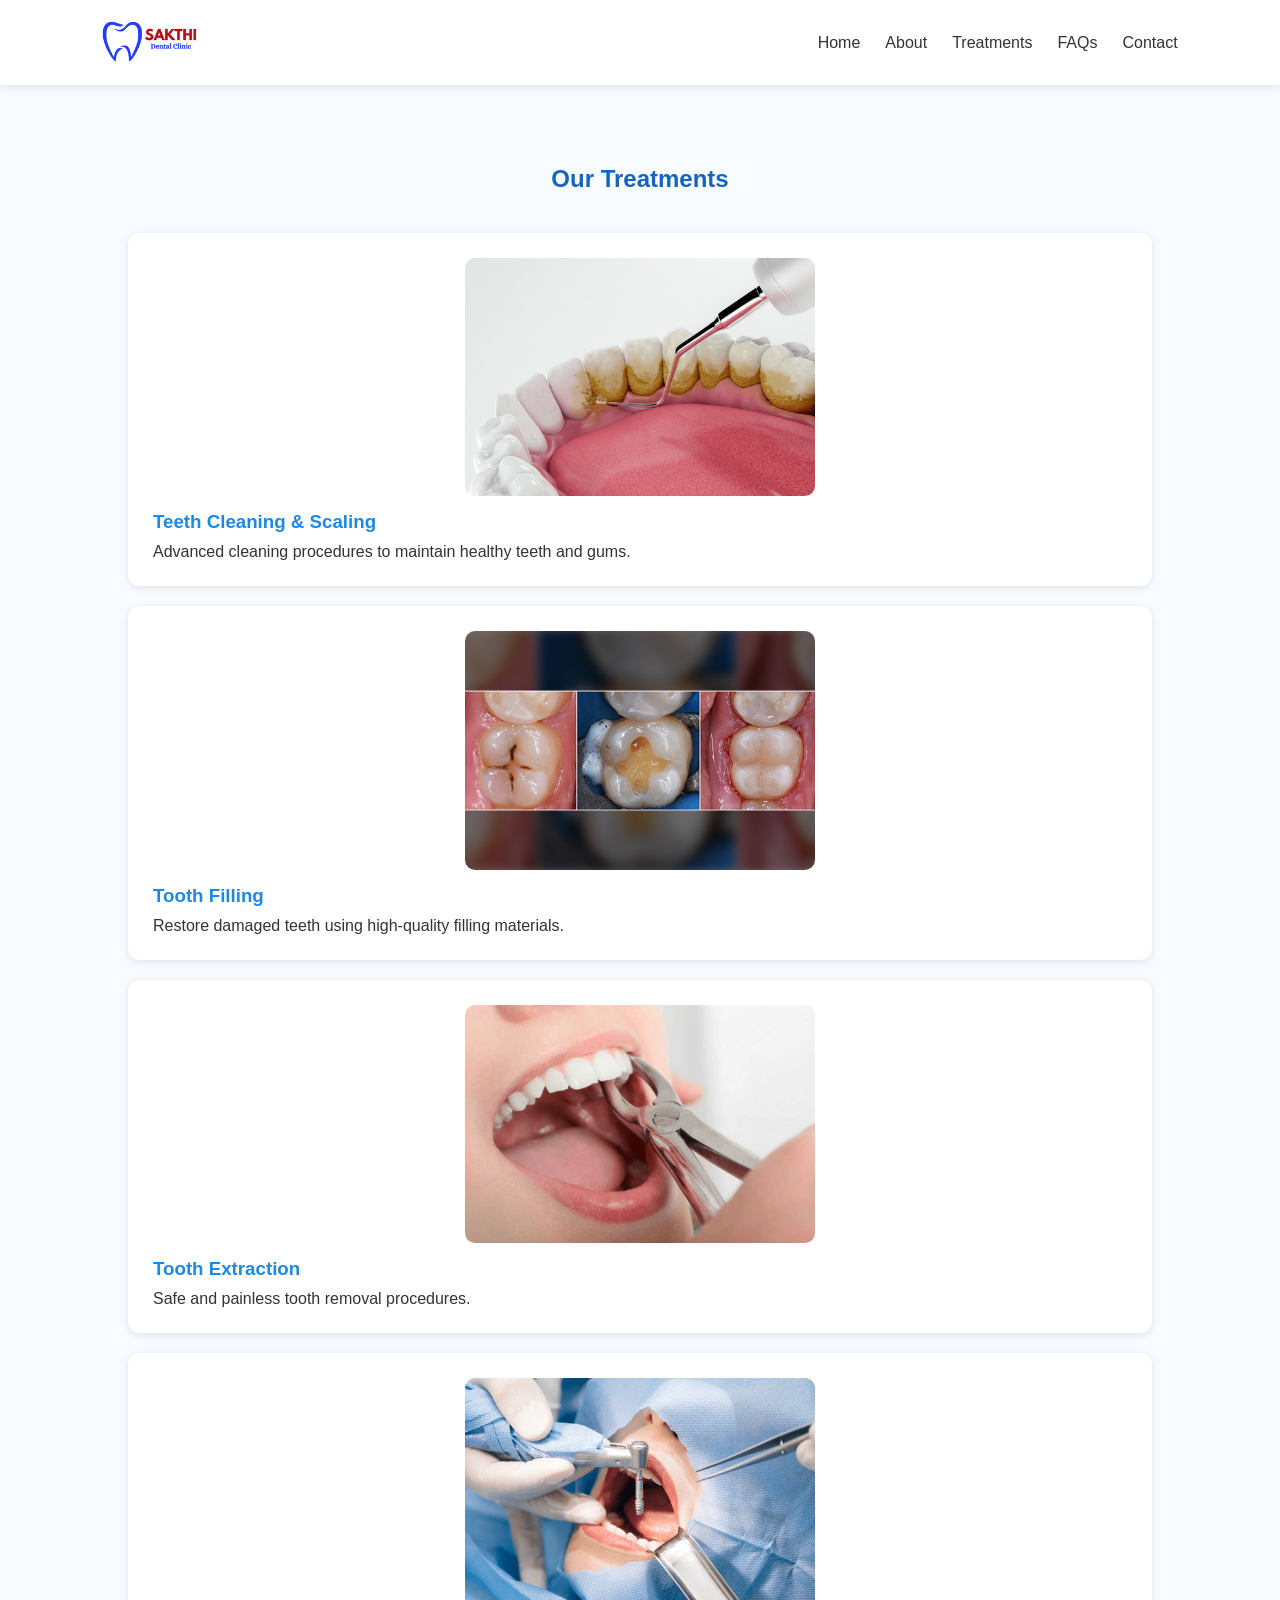
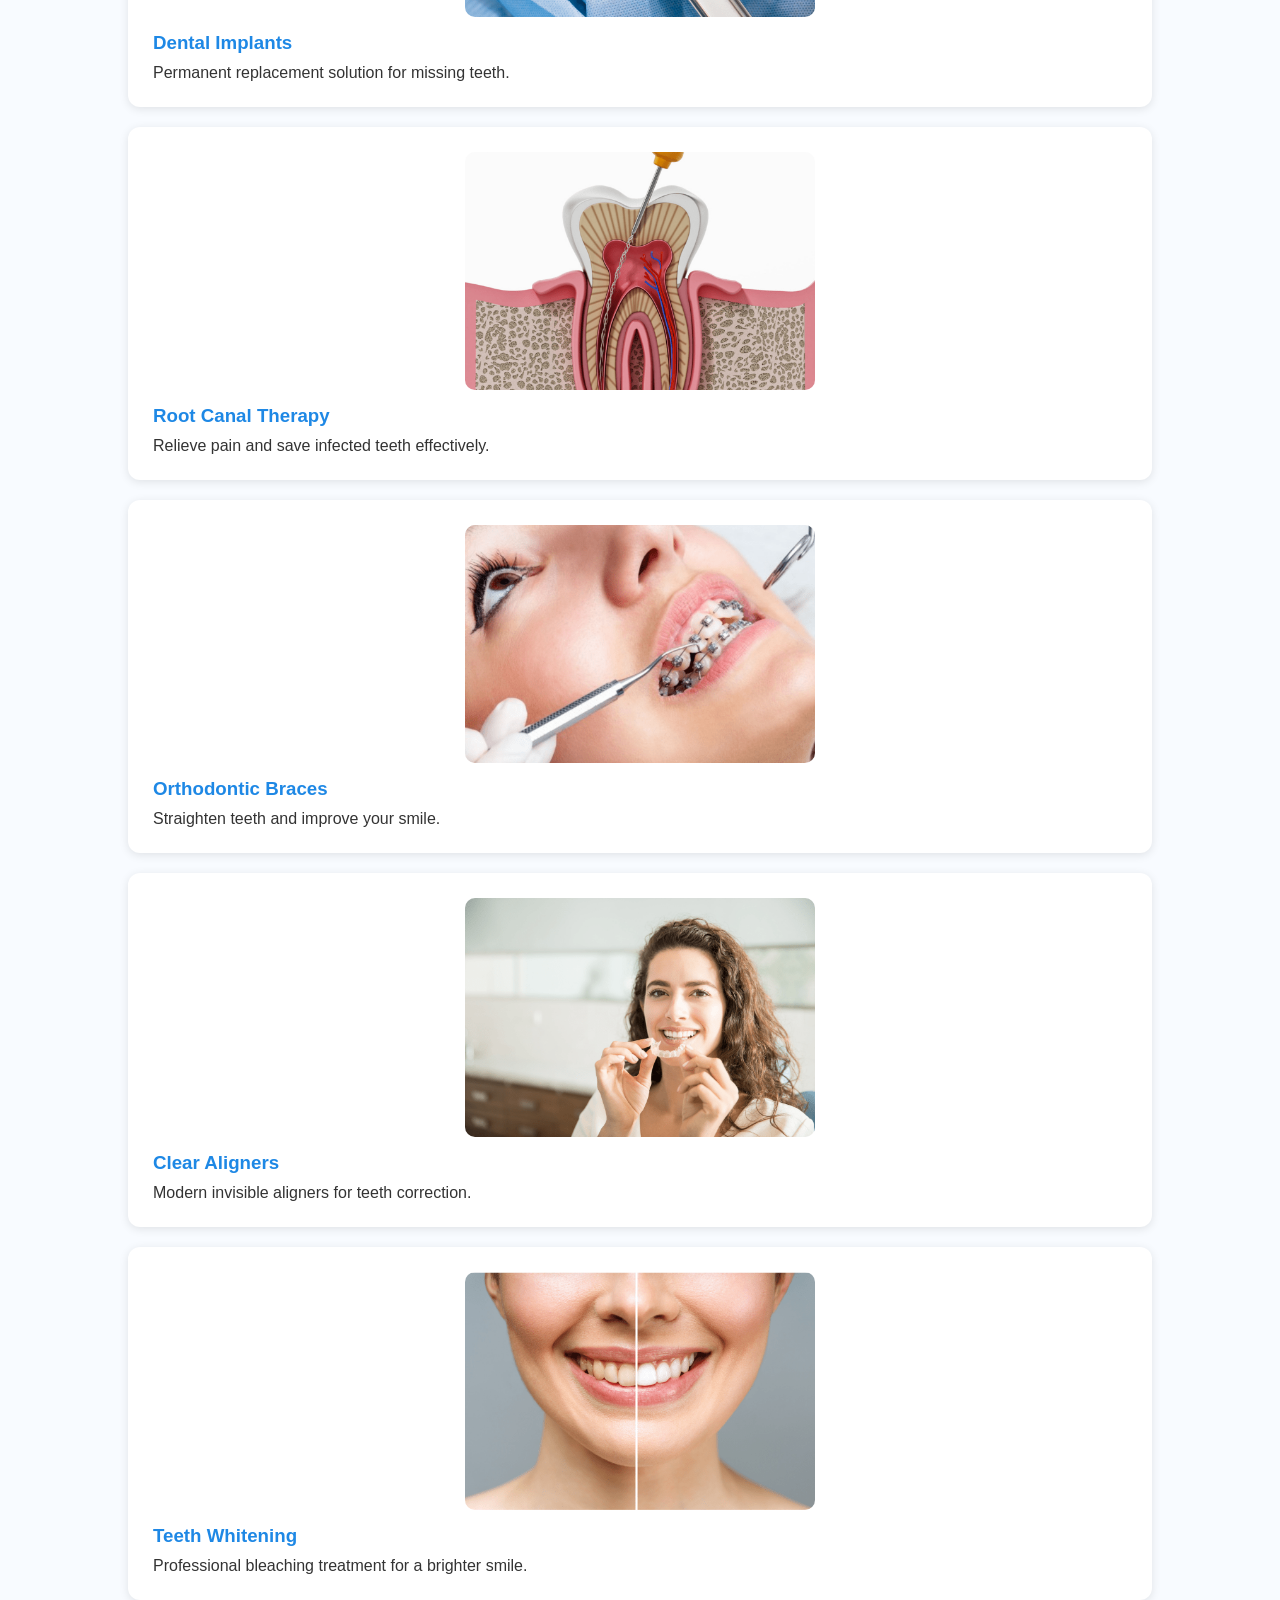
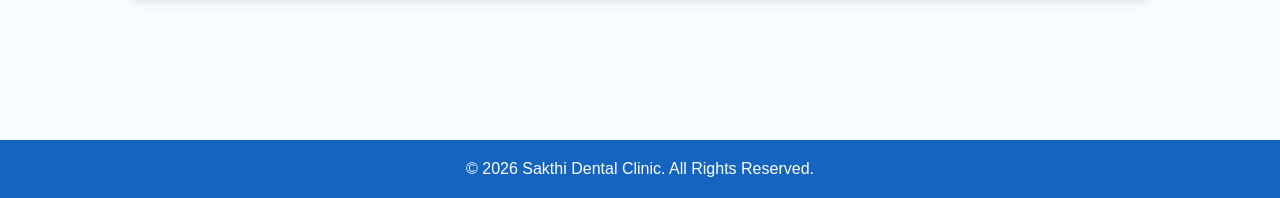
==== treatments.html @ 0d877bee "Completed Sakthi Dental Clinic Website" ====
<!DOCTYPE html>

<html lang="en">
<head>
<meta charset="UTF-8">
<meta name="viewport" content="width=device-width, initial-scale=1.0">
<title>Treatments - Sakthi Dental Clinic</title>
<link rel="stylesheet" href="style.css">
</head>
<body>

<header>
<nav>

<div class="logo">
<img src="images/SDC Logo.png" alt="Sakthi Dental Clinic Logo">
</div>

<ul>
<li><a href="index.html">Home</a></li>
<li><a href="about.html">About</a></li>
<li><a href="treatments.html">Treatments</a></li>
<li><a href="faq.html">FAQs</a></li>
<li><a href="contact.html">Contact</a></li>
</ul>

</nav>
</header>

<section class="treatments-page">

<h1>Our Treatments</h1>

<div class="treatment-card">
<img src="images/Teeth Cleaning.png" alt="Teeth Cleaning">
<h3>Teeth Cleaning & Scaling</h3>
<p>Advanced cleaning procedures to maintain healthy teeth and gums.</p>
</div>

<div class="treatment-card">
<img src="images/Tooth-Filling.jpg" alt="Tooth Filling">
<h3>Tooth Filling</h3>
<p>Restore damaged teeth using high-quality filling materials.</p>
</div>

<div class="treatment-card">
<img src="images/Teeth Extraction.png" alt="Tooth Extraction">
<h3>Tooth Extraction</h3>
<p>Safe and painless tooth removal procedures.</p>
</div>

<div class="treatment-card">
<img src="images/Impants.png" alt="Dental Implants">
<h3>Dental Implants</h3>
<p>Permanent replacement solution for missing teeth.</p>
</div>

<div class="treatment-card">
<img src="images/Root Canal Treatment.png" alt="Root Canal Therapy">
<h3>Root Canal Therapy</h3>
<p>Relieve pain and save infected teeth effectively.</p>
</div>

<div class="treatment-card">
<img src="images/Orthodonic-Treatment.png" alt="Orthodontic Braces">
<h3>Orthodontic Braces</h3>
<p>Straighten teeth and improve your smile.</p>
</div>

<div class="treatment-card">
<img src="images/Aligner.png" alt="Clear Aligners">
<h3>Clear Aligners</h3>
<p>Modern invisible aligners for teeth correction.</p>
</div>

<div class="treatment-card">
<img src="images/Bleaching.png" alt="Teeth Whitening">
<h3>Teeth Whitening</h3>
<p>Professional bleaching treatment for a brighter smile.</p>
</div>

</section>

<footer>
<p>© 2026 Sakthi Dental Clinic. All Rights Reserved.</p>
</footer>

</body>
</html>
---- style.css ----
*{
margin:0;
padding:0;
box-sizing:border-box;
font-family:'Poppins',sans-serif;
}

body{
background:#f8fbff;
color:#333;
}

header{
background:white;
box-shadow:0 2px 10px rgba(0,0,0,0.1);
position:sticky;
top:0;
z-index:1000;
}

nav{
display:flex;
justify-content:space-between;
align-items:center;
padding:20px 8%;
}

.logo img{
height:45px;
width:auto;
display:block;
}

nav ul{
display:flex;
list-style:none;
}

nav ul li{
margin-left:25px;
}

nav ul li a{
text-decoration:none;
color:#333;
font-weight:500;
transition:0.3s;
}

nav ul li a:hover{
color:#1e88e5;
}

.hero{
height:90vh;
display:flex;
justify-content:center;
align-items:center;
text-align:center;
background:
linear-gradient(
rgba(255,255,255,0.75),
rgba(255,255,255,0.75)
),
url('images/banner1.jpg');
background-size:cover;
background-position:center;
background-repeat:no-repeat;
padding:20px;
}

.hero-content{
max-width:800px;
}

.hero h1{
font-size:50px;
margin-bottom:20px;
color:#1565c0;
}

.hero p{
font-size:18px;
line-height:1.8;
margin-bottom:30px;
}

.btn{
display:inline-block;
padding:15px 30px;
background:#1e88e5;
color:white;
text-decoration:none;
border-radius:30px;
font-weight:600;
transition:0.3s;
}

.btn:hover{
background:#1565c0;
}

@media(max-width:768px){

nav{
flex-direction:column;
}

nav ul{
margin-top:15px;
flex-wrap:wrap;
justify-content:center;
}

.hero h1{
font-size:35px;
}

}
.about-page{
padding:80px 10%;
line-height:1.8;
}

.about-page h1{
color:#1565c0;
margin-bottom:20px;
}

.about-page h2{
margin-top:30px;
margin-bottom:10px;
color:#1e88e5;
}

.about-page ul{
margin-top:20px;
padding-left:25px;
}
.treatments-page{
padding:80px 10%;
}

.treatments-page h1{
text-align:center;
color:#1565c0;
margin-bottom:40px;
}

.treatment-card{
background:white;
padding:25px;
margin-bottom:20px;
border-radius:12px;
box-shadow:0 2px 10px rgba(0,0,0,0.1);
}

.treatment-card h3{
color:#1e88e5;
margin-bottom:10px;
}
.faq-page{
padding:80px 10%;
}

.faq-page h1{
text-align:center;
color:#1565c0;
margin-bottom:40px;
}

.faq-item{
background:white;
padding:20px;
margin-bottom:15px;
border-radius:10px;
box-shadow:0 2px 10px rgba(0,0,0,0.1);
}

.faq-item h3{
color:#1e88e5;
margin-bottom:10px;
}
.contact-page{
padding:80px 10%;
}

.contact-page h1{
text-align:center;
color:#1565c0;
margin-bottom:40px;
}

.contact-container{
display:flex;
gap:30px;
flex-wrap:wrap;
}

.contact-form,
.contact-info{
flex:1;
background:white;
padding:25px;
border-radius:12px;
box-shadow:0 2px 10px rgba(0,0,0,0.1);
}

.contact-form input,
.contact-form textarea{
width:100%;
padding:12px;
margin-bottom:15px;
border:1px solid #ccc;
border-radius:8px;
}

.contact-info h2{
color:#1e88e5;
margin-bottom:20px;
}

.contact-info p{
margin-bottom:15px;
}
.privacy-page{
padding:80px 10%;
line-height:1.8;
}

.privacy-page h1{
text-align:center;
color:#1565c0;
margin-bottom:30px;
}

.privacy-page h2{
color:#1e88e5;
margin-top:25px;
margin-bottom:10px;
}
footer{
background:#1565c0;
color:white;
text-align:center;
padding:20px;
margin-top:40px;
}
.treatment-card img{
width:100%;
max-width:350px;
height:auto;
display:block;
margin:0 auto 15px;
border-radius:10px;
}
.about-banner{
width:100%;
max-height:400px;
object-fit:cover;
border-radius:12px;
margin-bottom:30px;
}
.contact-banner{
width:100%;
max-height:400px;
object-fit:cover;
border-radius:12px;
margin-bottom:30px;
}
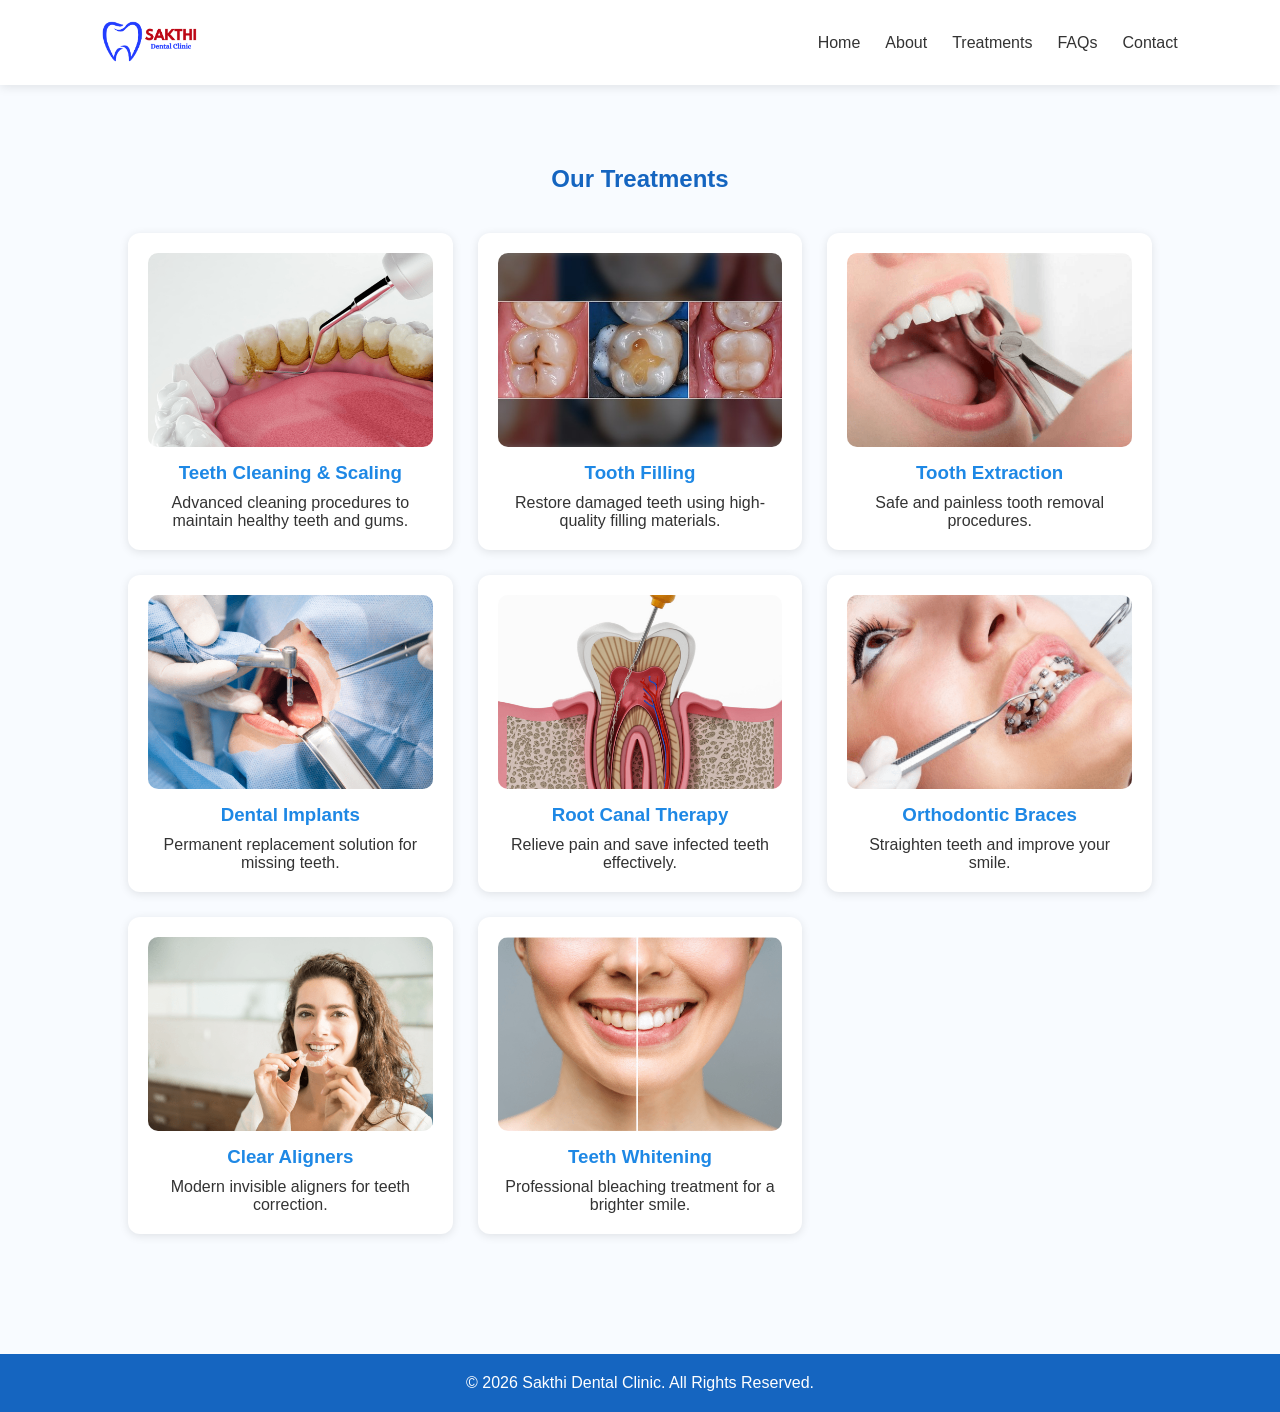
==== commit 63577feb: "Updated homepage and treatments section" ====
--- a/treatments.html
+++ b/treatments.html
@@ -30,6 +30,8 @@
 <section class="treatments-page">
 
 <h1>Our Treatments</h1>
+
+<div class="treatments-grid">
 
 <div class="treatment-card">
 <img src="images/Teeth Cleaning.png" alt="Teeth Cleaning">
@@ -79,6 +81,8 @@
 <p>Professional bleaching treatment for a brighter smile.</p>
 </div>
 
+</div>
+
 </section>
 
 <footer>
--- a/style.css
+++ b/style.css
@@ -59,10 +59,10 @@
 text-align:center;
 background:
 linear-gradient(
-rgba(255,255,255,0.75),
-rgba(255,255,255,0.75)
+rgba(255,255,255,0.35),
+rgba(255,255,255,0.35)
 ),
-url('images/banner1.jpg');
+url('./images/Banner1.jpg');
 background-size:cover;
 background-position:center;
 background-repeat:no-repeat;
@@ -137,7 +137,10 @@
 margin-top:20px;
 padding-left:25px;
 }
-.treatments-page{
+
+.faq-page{
+padding:80px 10%;
+}.treatments-page{
 padding:80px 10%;
 }
 
@@ -147,20 +150,37 @@
 margin-bottom:40px;
 }
 
+.treatments-grid{
+display:grid;
+grid-template-columns:repeat(3,1fr);
+gap:25px;
+}
+
 .treatment-card{
 background:white;
-padding:25px;
-margin-bottom:20px;
-border-radius:12px;
-box-shadow:0 2px 10px rgba(0,0,0,0.1);
+padding:20px;
+border-radius:12px;
+box-shadow:0 2px 10px rgba(0,0,0,0.1);
+text-align:center;
 }
 
 .treatment-card h3{
 color:#1e88e5;
 margin-bottom:10px;
 }
-.faq-page{
-padding:80px 10%;
+
+.treatment-card img{
+width:100%;
+height:220px;
+object-fit:cover;
+border-radius:10px;
+margin-bottom:15px;
+}
+
+@media(max-width:768px){
+.treatments-grid{
+grid-template-columns:1fr;
+}
 }
 
 .faq-page h1{
@@ -267,4 +287,37 @@
 object-fit:cover;
 border-radius:12px;
 margin-bottom:30px;
+}
+.features{
+padding:80px 10%;
+text-align:center;
+}
+
+.features h2{
+color:#1565c0;
+margin-bottom:40px;
+}
+
+.features-grid{
+display:grid;
+grid-template-columns:repeat(auto-fit,minmax(220px,1fr));
+gap:25px;
+}
+
+.feature-card{
+background:white;
+padding:25px;
+border-radius:12px;
+box-shadow:0 2px 10px rgba(0,0,0,0.1);
+}
+
+.feature-card img{
+width:70px;
+height:70px;
+margin-bottom:15px;
+}
+
+.feature-card h3{
+color:#1e88e5;
+margin-bottom:10px;
 }
